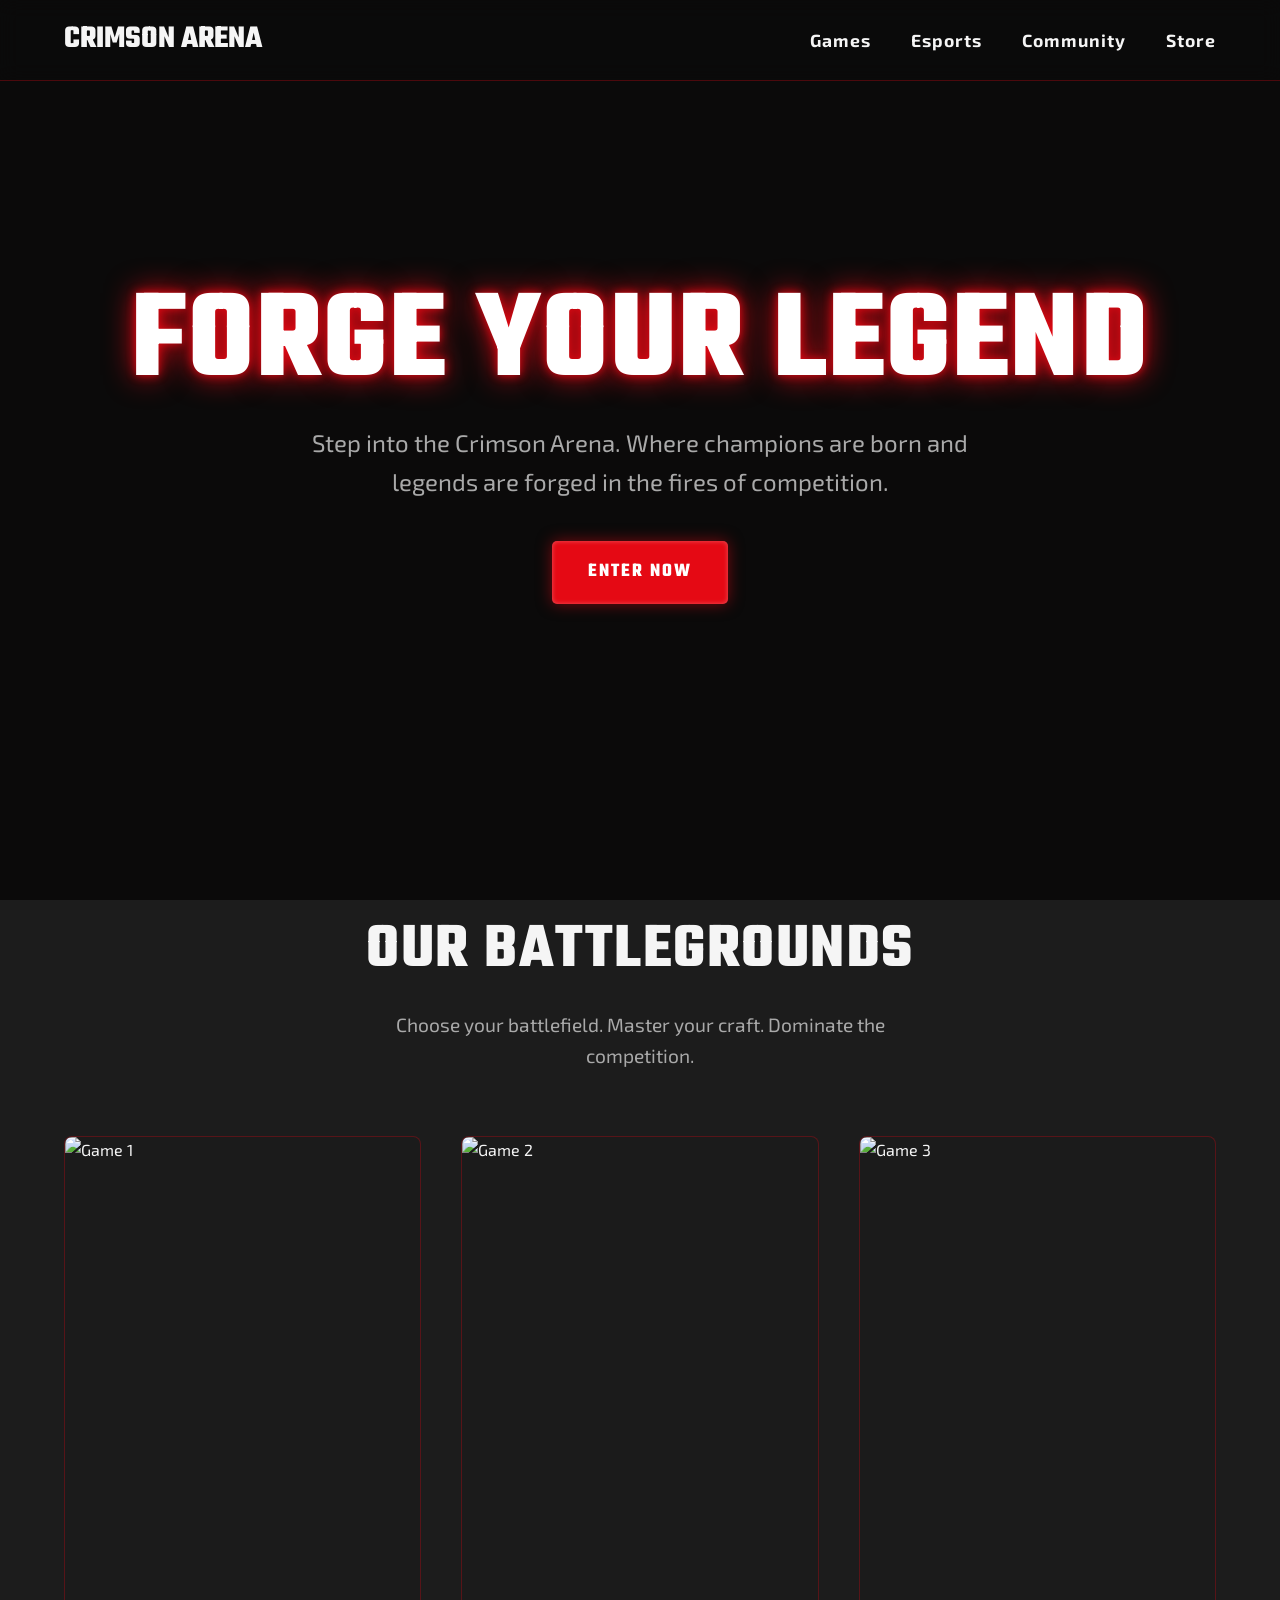
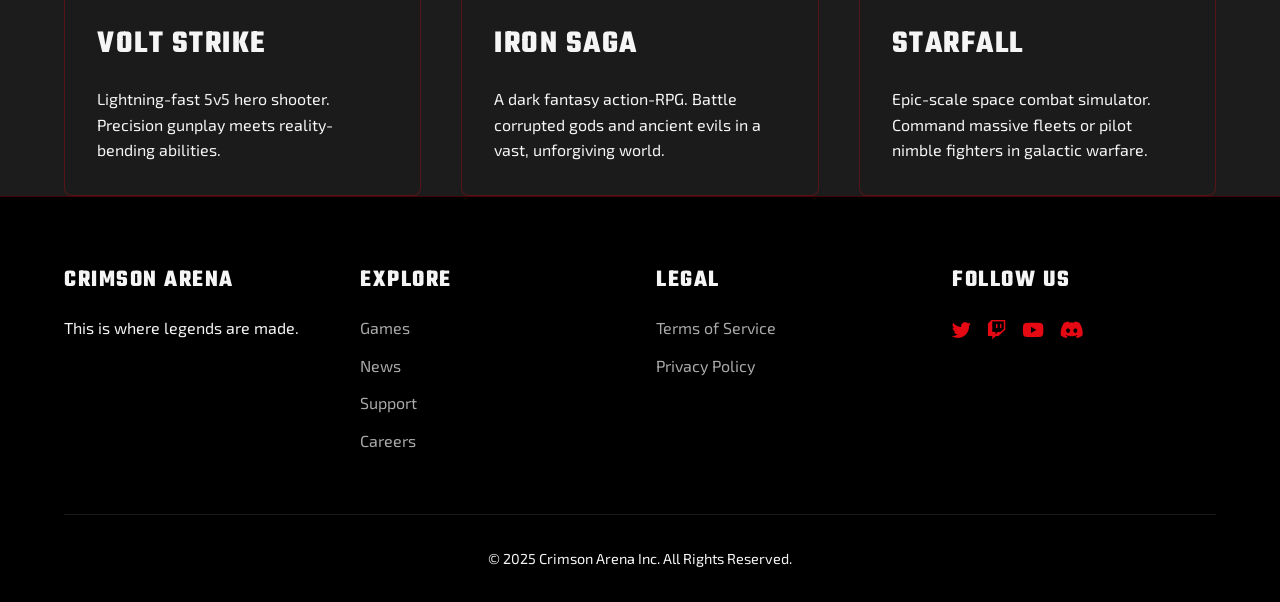
==== 3dsample.html @ 525ef1c5 "Add files via upload" ====
<!DOCTYPE html>
<html lang="en">
<head>
    <meta charset="UTF-8">
    <meta name="viewport" content="width=device-width, initial-scale=1.0">
    <title>Crimson Arena - Forge Your Legend</title>
    <link rel="preconnect" href="https://fonts.googleapis.com">
    <link rel="preconnect" href="https://fonts.gstatic.com" crossorigin>
    <link href="https://fonts.googleapis.com/css2?family=Teko:wght@500;700&family=Exo+2:wght@400;700;900&display=swap" rel="stylesheet">
    <link rel="stylesheet" href="https://cdnjs.cloudflare.com/ajax/libs/font-awesome/6.4.2/css/all.min.css">

    <style>
        /* ========================================
        CSS STYLES (CRIMSON GAMING THEME)
        ======================================== */
        :root {
            --bg-darkest: #0B0A0A;      /* Near Black */
            --bg-dark: #1C1C1C;         /* Dark Charcoal */
            --text-primary: #F5F5F5;    /* Bright White/Grey */
            --text-secondary: #A9A9A9;  /* Medium Grey */
            --accent-red: #E50914;      /* Bright, Punchy Red */
            --accent-red-dark: #B20710; /* Darker, Richer Red */
            --card-bg: rgba(28, 28, 28, 0.8); /* Translucent card */
            --font-display: 'Teko', sans-serif;
            --font-body: 'Exo 2', sans-serif;
        }
        * { margin: 0; padding: 0; box-sizing: border-box; }
        html { scroll-behavior: smooth; font-size: 16px; }
        body {
            font-family: var(--font-body);
            background-color: var(--bg-darkest);
            color: var(--text-primary);
            line-height: 1.6;
            overflow-x: hidden;
        }
        a { text-decoration: none; color: var(--accent-red); transition: color 0.3s ease; }
        a:hover { color: var(--text-primary); }
        ul { list-style: none; }
        img { max-width: 100%; height: auto; display: block; border-radius: 4px; }
        
        h1, h2, h3, h4 {
            font-family: var(--font-display);
            color: var(--text-primary);
            font-weight: 700;
            text-transform: uppercase;
            letter-spacing: 1.5px;
        }

        .container {
            padding: 0 5%;
            max-width: 1400px;
            margin: 0 auto;
        }

        section {
            padding: 6rem 0;
            position: relative;
        }
        
        .btn {
            display: inline-block;
            background: var(--accent-red);
            color: #fff;
            padding: 16px 36px;
            border-radius: 5px;
            font-weight: 700;
            font-family: var(--font-display);
            font-size: 1.2rem;
            letter-spacing: 2px;
            text-transform: uppercase;
            transition: all 0.3s ease;
            border: none;
            box-shadow: 0 0 15px rgba(229, 9, 20, 0.5), inset 0 0 5px rgba(255,255,255,0.3);
        }
        .btn:hover {
            background-color: var(--accent-red-dark);
            box-shadow: 0 0 25px rgba(229, 9, 20, 0.8);
            transform: scale(1.05) translateY(-3px);
        }

        /* --- ADVANCED ANIMATIONS --- */
        .reveal-on-scroll {
            opacity: 0;
            transform: translateY(50px);
            transition: opacity 1s cubic-bezier(0.645, 0.045, 0.355, 1), transform 1s cubic-bezier(0.645, 0.045, 0.355, 1);
        }
        .reveal-on-scroll.is-visible {
            opacity: 1;
            transform: translateY(0);
        }

        /* --- Navigation --- */
        nav {
            position: fixed;
            top: 0;
            left: 0;
            width: 100%;
            background: rgba(11, 10, 10, 0.8);
            backdrop-filter: blur(10px);
            z-index: 1000;
            border-bottom: 1px solid rgba(229, 9, 20, 0.3);
        }
        .nav-container {
            display: flex;
            justify-content: space-between;
            align-items: center;
            height: 80px;
        }
        .logo { font-family: var(--font-display); font-size: 2rem; font-weight: 700; color: var(--text-primary); }
        .nav-links { display: flex; align-items: center; gap: 2.5rem; }
        .nav-links a { color: var(--text-primary); font-weight: 700; font-size: 1.1rem; letter-spacing: 1px;}
        .menu-toggle { display: none; cursor: pointer; font-size: 1.5rem; }

        /* --- Hero Section --- */
        #hero {
            height: 100vh;
            display: flex;
            align-items: center;
            justify-content: center;
            text-align: center;
            padding-top: 80px;
            overflow: hidden;
        }
        .hero-content {
            z-index: 10;
        }
        .hero-content h1 {
            font-size: clamp(4rem, 10vw, 8rem);
            font-weight: 900;
            line-height: 1;
            margin-bottom: 1rem;
            color: #fff;
            text-shadow: 0 0 10px var(--accent-red), 0 0 30px var(--accent-red);
        }
        .hero-content p {
            font-size: 1.5rem;
            max-width: 700px;
            margin: 0 auto 2.5rem;
            color: var(--text-secondary);
            font-weight: 400;
            font-family: var(--font-body);
        }
        #hero-canvas-container {
            position: absolute;
            top: 0;
            left: 0;
            width: 100%;
            height: 100%;
            z-index: 1;
        }
        canvas {
            display: block;
            width: 100%;
            height: 100%;
        }

        /* --- Games Section --- */
        #games {
            background-color: var(--bg-dark);
        }
        .section-header {
            text-align: center;
            margin-bottom: 4rem;
        }
        .section-header h2 {
            font-size: 4rem;
        }
        .section-header p {
            max-width: 600px;
            margin: 0.5rem auto 0;
            color: var(--text-secondary);
            font-size: 1.2rem;
        }
        .games-grid {
            display: grid;
            grid-template-columns: repeat(auto-fit, minmax(320px, 1fr));
            gap: 2.5rem;
        }
        .game-card {
            background: var(--card-bg);
            border: 1px solid rgba(229, 9, 20, 0.3);
            border-radius: 8px;
            overflow: hidden;
            transition: transform 0.4s ease, box-shadow 0.4s ease;
        }
        .game-card:hover {
            transform: translateY(-15px);
            box-shadow: 0 0 30px rgba(229, 9, 20, 0.7);
        }
        .game-card-img {
            height: 450px;
            overflow: hidden;
        }
        .game-card-img img {
            width: 100%;
            height: 100%;
            object-fit: cover;
            transition: transform 0.4s ease;
        }
        .game-card:hover img {
            transform: scale(1.1);
        }
        .game-card-content {
            padding: 2rem;
        }
        .game-card-content h3 {
            font-size: 2rem;
            margin-bottom: 1rem;
        }
        
        /* --- Footer --- */
        footer {
            background-color: #000;
            border-top: 1px solid rgba(229, 9, 20, 0.3);
            padding: 4rem 0 2rem;
        }
        .footer-grid {
            display: grid;
            grid-template-columns: repeat(auto-fit, minmax(250px, 1fr));
            gap: 2rem;
            margin-bottom: 3rem;
        }
        .footer-col h4 {
            font-size: 1.5rem;
            margin-bottom: 1rem;
        }
        .footer-col ul li {
            margin-bottom: 0.75rem;
        }
        .footer-col ul li a {
            color: var(--text-secondary);
        }
        .footer-bottom {
            text-align: center;
            border-top: 1px solid rgba(255, 255, 255, 0.1);
            padding-top: 2rem;
            font-size: 0.9rem;
        }

        /* --- Responsive --- */
        @media (max-width: 992px) {
            .nav-links { display: none; }
            .menu-toggle { display: block; }
            .nav-links.active {
                display: flex;
                flex-direction: column;
                position: absolute;
                top: 80px;
                left: 0;
                width: 100%;
                background: var(--bg-dark);
                padding: 2rem;
                gap: 1.5rem;
            }
        }
    </style>
</head>
<body>

    <!-- HEADER & NAVIGATION -->
    <nav id="navbar">
        <div class="container nav-container">
            <div class="logo">CRIMSON ARENA</div>
            <div class="menu-toggle" id="menu-toggle"><i class="fas fa-bars"></i></div>
            <ul class="nav-links" id="nav-links">
                <li><a href="#games">Games</a></li>
                <li><a href="#">Esports</a></li>
                <li><a href="#">Community</a></li>
                <li><a href="#">Store</a></li>
            </ul>
        </div>
    </nav>

    <!-- HERO SECTION -->
    <section id="hero">
        <div id="hero-canvas-container"></div>
        <div class="hero-content">
            <h1>FORGE YOUR LEGEND</h1>
            <p>Step into the Crimson Arena. Where champions are born and legends are forged in the fires of competition.</p>
            <a href="#" class="btn">Enter Now</a>
        </div>
    </section>

    <main>
        <!-- FEATURED GAMES SECTION -->
        <section id="games" class="container">
            <div class="section-header reveal-on-scroll">
                <h2>Our Battlegrounds</h2>
                <p>Choose your battlefield. Master your craft. Dominate the competition.</p>
            </div>
            <div class="games-grid">
                <div class="game-card reveal-on-scroll">
                    <div class="game-card-img"><img src="https://placehold.co/600x800/1C1C1C/E50914?text=VOLT+STRIKE" alt="Game 1"></div>
                    <div class="game-card-content">
                        <h3>VOLT STRIKE</h3>
                        <p class="text-secondary">Lightning-fast 5v5 hero shooter. Precision gunplay meets reality-bending abilities.</p>
                    </div>
                </div>
                <div class="game-card reveal-on-scroll" style="transition-delay: 0.2s;">
                    <div class="game-card-img"><img src="https://placehold.co/600x800/1C1C1C/F5F5F5?text=IRON+SAGA" alt="Game 2"></div>
                    <div class="game-card-content">
                        <h3>IRON SAGA</h3>
                        <p class="text-secondary">A dark fantasy action-RPG. Battle corrupted gods and ancient evils in a vast, unforgiving world.</p>
                    </div>
                </div>
                <div class="game-card reveal-on-scroll" style="transition-delay: 0.4s;">
                    <div class="game-card-img"><img src="https://placehold.co/600x800/1C1C1C/A9A9A9?text=STARFALL" alt="Game 3"></div>
                    <div class="game-card-content">
                        <h3>STARFALL</h3>
                        <p class="text-secondary">Epic-scale space combat simulator. Command massive fleets or pilot nimble fighters in galactic warfare.</p>
                    </div>
                </div>
            </div>
        </section>
    </main>

    <!-- FOOTER -->
    <footer>
        <div class="container">
            <div class="footer-grid">
                <div class="footer-col">
                    <h4>CRIMSON ARENA</h4>
                    <p class="text-secondary">This is where legends are made.</p>
                </div>
                <div class="footer-col">
                    <h4>Explore</h4>
                    <ul>
                        <li><a href="#">Games</a></li>
                        <li><a href="#">News</a></li>
                        <li><a href="#">Support</a></li>
                        <li><a href="#">Careers</a></li>
                    </ul>
                </div>
                <div class="footer-col">
                    <h4>Legal</h4>
                    <ul>
                        <li><a href="#">Terms of Service</a></li>
                        <li><a href="#">Privacy Policy</a></li>
                    </ul>
                </div>
                <div class="footer-col">
                    <h4>Follow Us</h4>
                    <div style="display: flex; gap: 1rem; margin-top: 1rem; font-size: 1.2rem;">
                        <a href="#"><i class="fab fa-twitter"></i></a>
                        <a href="#"><i class="fab fa-twitch"></i></a>
                        <a href="#"><i class="fab fa-youtube"></i></a>
                        <a href="#"><i class="fab fa-discord"></i></a>
                    </div>
                </div>
            </div>
            <div class="footer-bottom">
                <p>&copy; 2025 Crimson Arena Inc. All Rights Reserved.</p>
            </div>
        </div>
    </footer>

    <!-- Three.js Library -->
    <script src="https://cdnjs.cloudflare.com/ajax/libs/three.js/r128/three.min.js"></script>

    <script>
        document.addEventListener('DOMContentLoaded', function() {
            // --- Mobile Menu Toggle ---
            const menuToggle = document.getElementById('menu-toggle');
            const navLinks = document.getElementById('nav-links');
            menuToggle.addEventListener('click', () => {
                navLinks.classList.toggle('active');
            });

            // --- Advanced Scroll Animation ---
            const scrollObserver = new IntersectionObserver((entries, observer) => {
                entries.forEach(entry => {
                    if (entry.isIntersecting) {
                        entry.target.classList.add('is-visible');
                        observer.unobserve(entry.target);
                    }
                });
            }, { threshold: 0.1 });

            document.querySelectorAll('.reveal-on-scroll').forEach(el => {
                scrollObserver.observe(el);
            });

            // --- Three.js Scene ---
            const container = document.getElementById('hero-canvas-container');
            let scene, camera, renderer, crystal, particles;
            const clock = new THREE.Clock();
            const mouse = new THREE.Vector2();

            function init() {
                scene = new THREE.Scene();
                camera = new THREE.PerspectiveCamera(75, container.clientWidth / container.clientHeight, 0.1, 1000);
                camera.position.z = 6;

                renderer = new THREE.WebGLRenderer({ antialias: true, alpha: true });
                renderer.setSize(container.clientWidth, container.clientHeight);
                renderer.setPixelRatio(window.devicePixelRatio);
                container.appendChild(renderer.domElement);
                
                // Lighting
                const pointLight1 = new THREE.PointLight(0xff0000, 1, 100);
                pointLight1.position.set(-5, 5, 5);
                scene.add(pointLight1);

                const pointLight2 = new THREE.PointLight(0xff0000, 0.5, 100);
                pointLight2.position.set(5, -5, 5);
                scene.add(pointLight2);

                const ambientLight = new THREE.AmbientLight(0xffffff, 0.1);
                scene.add(ambientLight);

                // "Unreal" Crystal Object
                const geometry = new THREE.OctahedronGeometry(2, 1);
                const material = new THREE.MeshStandardMaterial({
                    color: 0xE50914,
                    metalness: 0.9,
                    roughness: 0.1,
                    emissive: 0xB20710,
                    emissiveIntensity: 0.5,
                    transparent: true,
                    opacity: 0.9
                });
                crystal = new THREE.Mesh(geometry, material);
                scene.add(crystal);

                // "Wonderful" Particle System
                const particlesGeometry = new THREE.BufferGeometry();
                const particlesCount = 10000;
                const posArray = new Float32Array(particlesCount * 3);
                for(let i = 0; i < particlesCount * 3; i++) {
                    posArray[i] = (Math.random() - 0.5) * 25;
                }
                particlesGeometry.setAttribute('position', new THREE.BufferAttribute(posArray, 3));
                const particlesMaterial = new THREE.PointsMaterial({
                    size: 0.01,
                    color: 0xffffff,
                    blending: THREE.AdditiveBlending,
                    transparent: true,
                    opacity: 0.5
                });
                particles = new THREE.Points(particlesGeometry, particlesMaterial);
                scene.add(particles);

                window.addEventListener('resize', onWindowResize, false);
                document.addEventListener('mousemove', onMouseMove, false);
            }

            function onWindowResize() {
                camera.aspect = container.clientWidth / container.clientHeight;
                camera.updateProjectionMatrix();
                renderer.setSize(container.clientWidth, container.clientHeight);
            }

            function onMouseMove(event) {
                mouse.x = (event.clientX / window.innerWidth) * 2 - 1;
                mouse.y = -(event.clientY / window.innerHeight) * 2 + 1;
            }

            function animate() {
                requestAnimationFrame(animate);
                const elapsedTime = clock.getElapsedTime();

                crystal.rotation.y = 0.2 * elapsedTime;
                crystal.rotation.x = 0.1 * elapsedTime;
                
                particles.rotation.y = -0.02 * elapsedTime;
                
                // Make camera follow mouse
                camera.position.x += (mouse.x * 2 - camera.position.x) * 0.02;
                camera.position.y += (mouse.y * 2 - camera.position.y) * 0.02;
                camera.lookAt(scene.position);

                renderer.render(scene, camera);
            }

            init();
            animate();
        });
    </script>
</body>
</html>
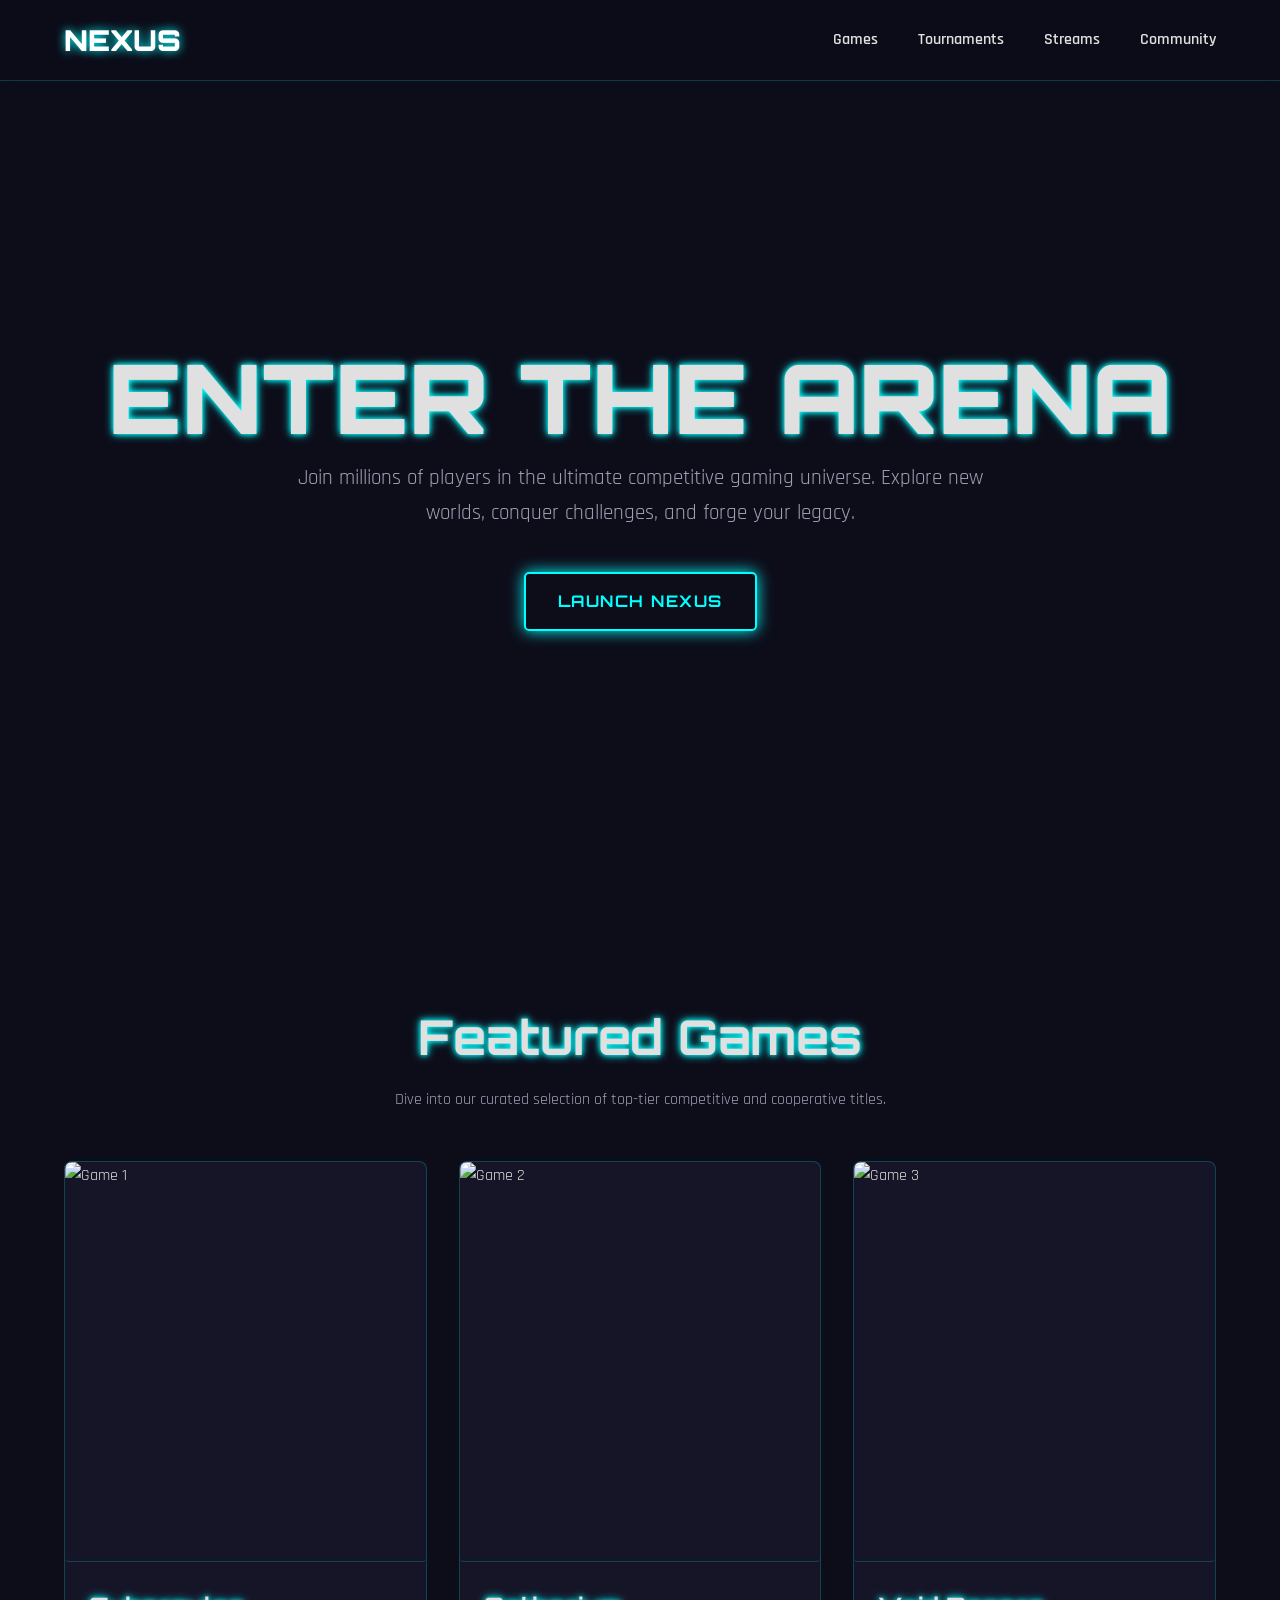
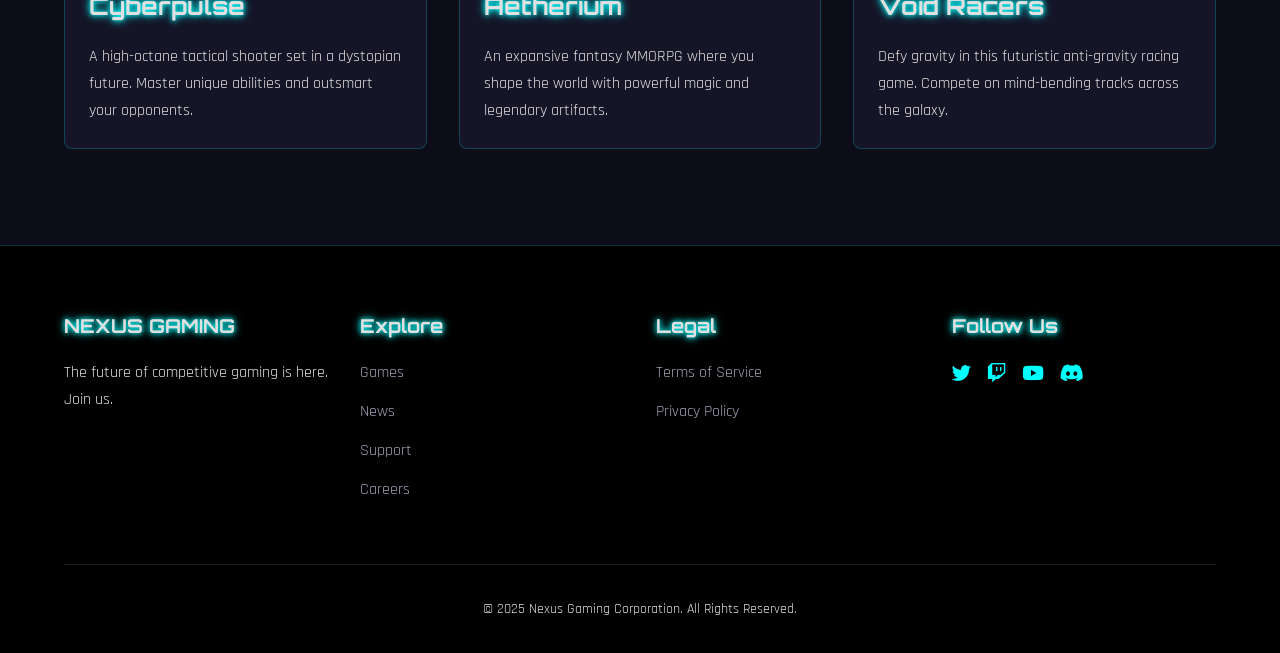
==== commit 65285b5d: "3dsample.html" ====
--- a/3dsample.html
+++ b/3dsample.html
@@ -3,38 +3,38 @@
 <head>
     <meta charset="UTF-8">
     <meta name="viewport" content="width=device-width, initial-scale=1.0">
-    <title>Crimson Arena - Forge Your Legend</title>
+    <title>Nexus Gaming - Enter the Arena</title>
     <link rel="preconnect" href="https://fonts.googleapis.com">
     <link rel="preconnect" href="https://fonts.gstatic.com" crossorigin>
-    <link href="https://fonts.googleapis.com/css2?family=Teko:wght@500;700&family=Exo+2:wght@400;700;900&display=swap" rel="stylesheet">
+    <link href="https://fonts.googleapis.com/css2?family=Orbitron:wght@400;700;900&family=Rajdhani:wght@300;400;600;700&display=swap" rel="stylesheet">
     <link rel="stylesheet" href="https://cdnjs.cloudflare.com/ajax/libs/font-awesome/6.4.2/css/all.min.css">
 
     <style>
         /* ========================================
-        CSS STYLES (CRIMSON GAMING THEME)
+        CSS STYLES (NEON GAMING THEME)
         ======================================== */
         :root {
-            --bg-darkest: #0B0A0A;      /* Near Black */
-            --bg-dark: #1C1C1C;         /* Dark Charcoal */
-            --text-primary: #F5F5F5;    /* Bright White/Grey */
-            --text-secondary: #A9A9A9;  /* Medium Grey */
-            --accent-red: #E50914;      /* Bright, Punchy Red */
-            --accent-red-dark: #B20710; /* Darker, Richer Red */
-            --card-bg: rgba(28, 28, 28, 0.8); /* Translucent card */
-            --font-display: 'Teko', sans-serif;
-            --font-body: 'Exo 2', sans-serif;
+            --bg-dark-void: #0D0D1A;    /* Deepest Space */
+            --bg-dark-blue: #1A1A2E;    /* Dark Blue Nebula */
+            --text-primary: #E0E0E0;    /* Off-white for readability */
+            --text-secondary: #A0A0B5;  /* Muted grey/purple */
+            --accent-cyan: #00FFFF;     /* Bright Neon Cyan */
+            --accent-magenta: #FF00FF;  /* Bright Neon Magenta */
+            --card-bg: rgba(26, 26, 46, 0.7); /* Translucent card */
+            --font-display: 'Orbitron', sans-serif;
+            --font-body: 'Rajdhani', sans-serif;
         }
         * { margin: 0; padding: 0; box-sizing: border-box; }
         html { scroll-behavior: smooth; font-size: 16px; }
         body {
             font-family: var(--font-body);
-            background-color: var(--bg-darkest);
+            background-color: var(--bg-dark-void);
             color: var(--text-primary);
-            line-height: 1.6;
+            line-height: 1.7;
             overflow-x: hidden;
         }
-        a { text-decoration: none; color: var(--accent-red); transition: color 0.3s ease; }
-        a:hover { color: var(--text-primary); }
+        a { text-decoration: none; color: var(--accent-cyan); transition: color 0.3s ease; }
+        a:hover { color: var(--accent-magenta); }
         ul { list-style: none; }
         img { max-width: 100%; height: auto; display: block; border-radius: 4px; }
         
@@ -42,12 +42,11 @@
             font-family: var(--font-display);
             color: var(--text-primary);
             font-weight: 700;
-            text-transform: uppercase;
-            letter-spacing: 1.5px;
+            text-shadow: 0 0 5px var(--accent-cyan), 0 0 10px var(--accent-cyan);
         }
 
         .container {
-            padding: 0 5%;
+            width: 90%;
             max-width: 1400px;
             margin: 0 auto;
         }
@@ -59,34 +58,23 @@
         
         .btn {
             display: inline-block;
-            background: var(--accent-red);
-            color: #fff;
-            padding: 16px 36px;
+            background: transparent;
+            color: var(--accent-cyan);
+            padding: 14px 32px;
             border-radius: 5px;
+            border: 2px solid var(--accent-cyan);
             font-weight: 700;
+            text-transform: uppercase;
             font-family: var(--font-display);
-            font-size: 1.2rem;
-            letter-spacing: 2px;
-            text-transform: uppercase;
+            letter-spacing: 1.5px;
             transition: all 0.3s ease;
-            border: none;
-            box-shadow: 0 0 15px rgba(229, 9, 20, 0.5), inset 0 0 5px rgba(255,255,255,0.3);
+            box-shadow: 0 0 15px var(--accent-cyan);
         }
         .btn:hover {
-            background-color: var(--accent-red-dark);
-            box-shadow: 0 0 25px rgba(229, 9, 20, 0.8);
-            transform: scale(1.05) translateY(-3px);
-        }
-
-        /* --- ADVANCED ANIMATIONS --- */
-        .reveal-on-scroll {
-            opacity: 0;
-            transform: translateY(50px);
-            transition: opacity 1s cubic-bezier(0.645, 0.045, 0.355, 1), transform 1s cubic-bezier(0.645, 0.045, 0.355, 1);
-        }
-        .reveal-on-scroll.is-visible {
-            opacity: 1;
-            transform: translateY(0);
+            background-color: var(--accent-cyan);
+            color: var(--bg-dark-blue);
+            box-shadow: 0 0 25px var(--accent-cyan), 0 0 40px var(--accent-magenta);
+            transform: translateY(-3px);
         }
 
         /* --- Navigation --- */
@@ -95,10 +83,10 @@
             top: 0;
             left: 0;
             width: 100%;
-            background: rgba(11, 10, 10, 0.8);
+            background: rgba(13, 13, 26, 0.8);
             backdrop-filter: blur(10px);
             z-index: 1000;
-            border-bottom: 1px solid rgba(229, 9, 20, 0.3);
+            border-bottom: 1px solid rgba(0, 255, 255, 0.2);
         }
         .nav-container {
             display: flex;
@@ -106,10 +94,10 @@
             align-items: center;
             height: 80px;
         }
-        .logo { font-family: var(--font-display); font-size: 2rem; font-weight: 700; color: var(--text-primary); }
+        .logo { font-family: var(--font-display); font-size: 1.8rem; font-weight: 900; color: #fff; text-shadow: 0 0 10px var(--accent-cyan);}
         .nav-links { display: flex; align-items: center; gap: 2.5rem; }
-        .nav-links a { color: var(--text-primary); font-weight: 700; font-size: 1.1rem; letter-spacing: 1px;}
-        .menu-toggle { display: none; cursor: pointer; font-size: 1.5rem; }
+        .nav-links a { color: var(--text-primary); font-weight: 600; font-size: 1rem; }
+        .menu-toggle { display: none; cursor: pointer; font-size: 1.5rem; z-index: 1001; }
 
         /* --- Hero Section --- */
         #hero {
@@ -118,27 +106,24 @@
             align-items: center;
             justify-content: center;
             text-align: center;
-            padding-top: 80px;
+            padding: 80px 5% 0;
             overflow: hidden;
         }
         .hero-content {
             z-index: 10;
         }
         .hero-content h1 {
-            font-size: clamp(4rem, 10vw, 8rem);
+            font-size: clamp(3rem, 8vw, 6rem);
             font-weight: 900;
             line-height: 1;
             margin-bottom: 1rem;
-            color: #fff;
-            text-shadow: 0 0 10px var(--accent-red), 0 0 30px var(--accent-red);
         }
         .hero-content p {
-            font-size: 1.5rem;
+            font-size: 1.3rem;
             max-width: 700px;
             margin: 0 auto 2.5rem;
             color: var(--text-secondary);
             font-weight: 400;
-            font-family: var(--font-body);
         }
         #hero-canvas-container {
             position: absolute;
@@ -155,63 +140,52 @@
         }
 
         /* --- Games Section --- */
-        #games {
-            background-color: var(--bg-dark);
-        }
         .section-header {
             text-align: center;
-            margin-bottom: 4rem;
+            margin-bottom: 3rem;
         }
         .section-header h2 {
-            font-size: 4rem;
+            font-size: 3rem;
         }
         .section-header p {
             max-width: 600px;
             margin: 0.5rem auto 0;
             color: var(--text-secondary);
-            font-size: 1.2rem;
         }
         .games-grid {
             display: grid;
-            grid-template-columns: repeat(auto-fit, minmax(320px, 1fr));
-            gap: 2.5rem;
+            grid-template-columns: repeat(auto-fit, minmax(300px, 1fr));
+            gap: 2rem;
         }
         .game-card {
             background: var(--card-bg);
-            border: 1px solid rgba(229, 9, 20, 0.3);
+            border: 1px solid rgba(0, 255, 255, 0.2);
             border-radius: 8px;
             overflow: hidden;
-            transition: transform 0.4s ease, box-shadow 0.4s ease;
+            transition: transform 0.3s ease, box-shadow 0.3s ease;
         }
         .game-card:hover {
-            transform: translateY(-15px);
-            box-shadow: 0 0 30px rgba(229, 9, 20, 0.7);
-        }
-        .game-card-img {
-            height: 450px;
-            overflow: hidden;
-        }
-        .game-card-img img {
+            transform: translateY(-10px);
+            box-shadow: 0 0 20px var(--accent-magenta);
+        }
+        .game-card img {
             width: 100%;
-            height: 100%;
+            height: 400px;
             object-fit: cover;
-            transition: transform 0.4s ease;
-        }
-        .game-card:hover img {
-            transform: scale(1.1);
+            border-bottom: 1px solid rgba(0, 255, 255, 0.2);
         }
         .game-card-content {
-            padding: 2rem;
+            padding: 1.5rem;
         }
         .game-card-content h3 {
-            font-size: 2rem;
+            font-size: 1.5rem;
             margin-bottom: 1rem;
         }
         
         /* --- Footer --- */
         footer {
             background-color: #000;
-            border-top: 1px solid rgba(229, 9, 20, 0.3);
+            border-top: 1px solid rgba(0, 255, 255, 0.2);
             padding: 4rem 0 2rem;
         }
         .footer-grid {
@@ -221,7 +195,7 @@
             margin-bottom: 3rem;
         }
         .footer-col h4 {
-            font-size: 1.5rem;
+            font-size: 1.2rem;
             margin-bottom: 1rem;
         }
         .footer-col ul li {
@@ -239,18 +213,44 @@
 
         /* --- Responsive --- */
         @media (max-width: 992px) {
-            .nav-links { display: none; }
-            .menu-toggle { display: block; }
-            .nav-links.active {
-                display: flex;
+            .nav-links {
+                display: none;
                 flex-direction: column;
                 position: absolute;
                 top: 80px;
                 left: 0;
                 width: 100%;
-                background: var(--bg-dark);
+                background: var(--bg-dark-blue);
                 padding: 2rem;
                 gap: 1.5rem;
+                box-shadow: 0 10px 20px rgba(0,0,0,0.1);
+            }
+            .nav-links.active {
+                display: flex;
+            }
+            .menu-toggle {
+                display: block;
+            }
+            .container {
+                width: 90%;
+            }
+        }
+        
+        @media (max-width: 768px) {
+            .hero-content h1 {
+                font-size: 2.5rem;
+            }
+            .hero-content p {
+                font-size: 1.1rem;
+            }
+            .section-header h2 {
+                font-size: 2.2rem;
+            }
+            section {
+                padding: 4rem 0;
+            }
+            #hero-canvas-container {
+                opacity: 0.3; /* Make 3D background more subtle on mobile */
             }
         }
     </style>
@@ -260,13 +260,13 @@
     <!-- HEADER & NAVIGATION -->
     <nav id="navbar">
         <div class="container nav-container">
-            <div class="logo">CRIMSON ARENA</div>
+            <div class="logo">NEXUS</div>
             <div class="menu-toggle" id="menu-toggle"><i class="fas fa-bars"></i></div>
             <ul class="nav-links" id="nav-links">
                 <li><a href="#games">Games</a></li>
-                <li><a href="#">Esports</a></li>
+                <li><a href="#">Tournaments</a></li>
+                <li><a href="#">Streams</a></li>
                 <li><a href="#">Community</a></li>
-                <li><a href="#">Store</a></li>
             </ul>
         </div>
     </nav>
@@ -275,39 +275,41 @@
     <section id="hero">
         <div id="hero-canvas-container"></div>
         <div class="hero-content">
-            <h1>FORGE YOUR LEGEND</h1>
-            <p>Step into the Crimson Arena. Where champions are born and legends are forged in the fires of competition.</p>
-            <a href="#" class="btn">Enter Now</a>
+            <h1>ENTER THE ARENA</h1>
+            <p>Join millions of players in the ultimate competitive gaming universe. Explore new worlds, conquer challenges, and forge your legacy.</p>
+            <a href="#" class="btn">Launch Nexus</a>
         </div>
     </section>
 
     <main>
         <!-- FEATURED GAMES SECTION -->
-        <section id="games" class="container">
-            <div class="section-header reveal-on-scroll">
-                <h2>Our Battlegrounds</h2>
-                <p>Choose your battlefield. Master your craft. Dominate the competition.</p>
-            </div>
-            <div class="games-grid">
-                <div class="game-card reveal-on-scroll">
-                    <div class="game-card-img"><img src="https://placehold.co/600x800/1C1C1C/E50914?text=VOLT+STRIKE" alt="Game 1"></div>
-                    <div class="game-card-content">
-                        <h3>VOLT STRIKE</h3>
-                        <p class="text-secondary">Lightning-fast 5v5 hero shooter. Precision gunplay meets reality-bending abilities.</p>
+        <section id="games">
+            <div class="container">
+                <div class="section-header">
+                    <h2>Featured Games</h2>
+                    <p>Dive into our curated selection of top-tier competitive and cooperative titles.</p>
+                </div>
+                <div class="games-grid">
+                    <div class="game-card">
+                        <img src="https://placehold.co/600x800/1A1A2E/00FFFF?text=CYBERPULSE" alt="Game 1">
+                        <div class="game-card-content">
+                            <h3>Cyberpulse</h3>
+                            <p class="text-secondary">A high-octane tactical shooter set in a dystopian future. Master unique abilities and outsmart your opponents.</p>
+                        </div>
                     </div>
-                </div>
-                <div class="game-card reveal-on-scroll" style="transition-delay: 0.2s;">
-                    <div class="game-card-img"><img src="https://placehold.co/600x800/1C1C1C/F5F5F5?text=IRON+SAGA" alt="Game 2"></div>
-                    <div class="game-card-content">
-                        <h3>IRON SAGA</h3>
-                        <p class="text-secondary">A dark fantasy action-RPG. Battle corrupted gods and ancient evils in a vast, unforgiving world.</p>
+                    <div class="game-card">
+                        <img src="https://placehold.co/600x800/1A1A2E/FF00FF?text=AETHERIUM" alt="Game 2">
+                        <div class="game-card-content">
+                            <h3>Aetherium</h3>
+                            <p class="text-secondary">An expansive fantasy MMORPG where you shape the world with powerful magic and legendary artifacts.</p>
+                        </div>
                     </div>
-                </div>
-                <div class="game-card reveal-on-scroll" style="transition-delay: 0.4s;">
-                    <div class="game-card-img"><img src="https://placehold.co/600x800/1C1C1C/A9A9A9?text=STARFALL" alt="Game 3"></div>
-                    <div class="game-card-content">
-                        <h3>STARFALL</h3>
-                        <p class="text-secondary">Epic-scale space combat simulator. Command massive fleets or pilot nimble fighters in galactic warfare.</p>
+                    <div class="game-card">
+                        <img src="https://placehold.co/600x800/1A1A2E/FFFFFF?text=VOID+RACERS" alt="Game 3">
+                        <div class="game-card-content">
+                            <h3>Void Racers</h3>
+                            <p class="text-secondary">Defy gravity in this futuristic anti-gravity racing game. Compete on mind-bending tracks across the galaxy.</p>
+                        </div>
                     </div>
                 </div>
             </div>
@@ -319,8 +321,8 @@
         <div class="container">
             <div class="footer-grid">
                 <div class="footer-col">
-                    <h4>CRIMSON ARENA</h4>
-                    <p class="text-secondary">This is where legends are made.</p>
+                    <h4>NEXUS GAMING</h4>
+                    <p class="text-secondary">The future of competitive gaming is here. Join us.</p>
                 </div>
                 <div class="footer-col">
                     <h4>Explore</h4>
@@ -349,127 +351,100 @@
                 </div>
             </div>
             <div class="footer-bottom">
-                <p>&copy; 2025 Crimson Arena Inc. All Rights Reserved.</p>
+                <p>&copy; 2025 Nexus Gaming Corporation. All Rights Reserved.</p>
             </div>
         </div>
     </footer>
 
-    <!-- Three.js Library -->
+    <!-- Three.js Libraries -->
     <script src="https://cdnjs.cloudflare.com/ajax/libs/three.js/r128/three.min.js"></script>
+    <script src="https://cdn.jsdelivr.net/npm/three@0.128.0/examples/js/postprocessing/EffectComposer.js"></script>
+    <script src="https://cdn.jsdelivr.net/npm/three@0.128.0/examples/js/postprocessing/RenderPass.js"></script>
+    <script src="https://cdn.jsdelivr.net/npm/three@0.128.0/examples/js/postprocessing/UnrealBloomPass.js"></script>
 
     <script>
         document.addEventListener('DOMContentLoaded', function() {
             // --- Mobile Menu Toggle ---
             const menuToggle = document.getElementById('menu-toggle');
             const navLinks = document.getElementById('nav-links');
-            menuToggle.addEventListener('click', () => {
-                navLinks.classList.toggle('active');
-            });
-
-            // --- Advanced Scroll Animation ---
-            const scrollObserver = new IntersectionObserver((entries, observer) => {
-                entries.forEach(entry => {
-                    if (entry.isIntersecting) {
-                        entry.target.classList.add('is-visible');
-                        observer.unobserve(entry.target);
-                    }
+            if(menuToggle) {
+                menuToggle.addEventListener('click', () => {
+                    navLinks.classList.toggle('active');
                 });
-            }, { threshold: 0.1 });
-
-            document.querySelectorAll('.reveal-on-scroll').forEach(el => {
-                scrollObserver.observe(el);
-            });
+            }
 
             // --- Three.js Scene ---
             const container = document.getElementById('hero-canvas-container');
-            let scene, camera, renderer, crystal, particles;
+            let scene, camera, renderer, mainObject, particles, composer;
             const clock = new THREE.Clock();
-            const mouse = new THREE.Vector2();
 
             function init() {
                 scene = new THREE.Scene();
                 camera = new THREE.PerspectiveCamera(75, container.clientWidth / container.clientHeight, 0.1, 1000);
-                camera.position.z = 6;
+                camera.position.z = 5;
 
                 renderer = new THREE.WebGLRenderer({ antialias: true, alpha: true });
                 renderer.setSize(container.clientWidth, container.clientHeight);
                 renderer.setPixelRatio(window.devicePixelRatio);
+                renderer.toneMapping = THREE.ReinhardToneMapping;
                 container.appendChild(renderer.domElement);
                 
-                // Lighting
-                const pointLight1 = new THREE.PointLight(0xff0000, 1, 100);
-                pointLight1.position.set(-5, 5, 5);
-                scene.add(pointLight1);
-
-                const pointLight2 = new THREE.PointLight(0xff0000, 0.5, 100);
-                pointLight2.position.set(5, -5, 5);
-                scene.add(pointLight2);
-
-                const ambientLight = new THREE.AmbientLight(0xffffff, 0.1);
-                scene.add(ambientLight);
-
-                // "Unreal" Crystal Object
-                const geometry = new THREE.OctahedronGeometry(2, 1);
-                const material = new THREE.MeshStandardMaterial({
-                    color: 0xE50914,
-                    metalness: 0.9,
-                    roughness: 0.1,
-                    emissive: 0xB20710,
-                    emissiveIntensity: 0.5,
-                    transparent: true,
-                    opacity: 0.9
-                });
-                crystal = new THREE.Mesh(geometry, material);
-                scene.add(crystal);
-
-                // "Wonderful" Particle System
+                const renderScene = new THREE.RenderPass(scene, camera);
+                const bloomPass = new THREE.UnrealBloomPass(new THREE.Vector2(window.innerWidth, window.innerHeight), 1.5, 0.4, 0.85);
+                bloomPass.threshold = 0;
+                bloomPass.strength = 1.5;
+                bloomPass.radius = 0.5;
+                composer = new THREE.EffectComposer(renderer);
+                composer.addPass(renderScene);
+                composer.addPass(bloomPass);
+
+                const geometry = new THREE.IcosahedronGeometry(1.5, 0);
+                const material = new THREE.MeshBasicMaterial({ color: varToHex('--accent-cyan'), wireframe: true });
+                mainObject = new THREE.Mesh(geometry, material);
+                scene.add(mainObject);
+
                 const particlesGeometry = new THREE.BufferGeometry();
-                const particlesCount = 10000;
+                const particlesCount = 7000;
                 const posArray = new Float32Array(particlesCount * 3);
                 for(let i = 0; i < particlesCount * 3; i++) {
-                    posArray[i] = (Math.random() - 0.5) * 25;
+                    posArray[i] = (Math.random() - 0.5) * 15;
                 }
                 particlesGeometry.setAttribute('position', new THREE.BufferAttribute(posArray, 3));
                 const particlesMaterial = new THREE.PointsMaterial({
-                    size: 0.01,
-                    color: 0xffffff,
-                    blending: THREE.AdditiveBlending,
-                    transparent: true,
-                    opacity: 0.5
+                    size: 0.015,
+                    color: varToHex('--accent-magenta'),
                 });
                 particles = new THREE.Points(particlesGeometry, particlesMaterial);
                 scene.add(particles);
 
                 window.addEventListener('resize', onWindowResize, false);
-                document.addEventListener('mousemove', onMouseMove, false);
+            }
+            
+            function varToHex(varName) {
+                const colorStr = getComputedStyle(document.documentElement).getPropertyValue(varName).trim();
+                if (colorStr.startsWith('#')) {
+                    return parseInt(colorStr.substring(1), 16);
+                }
+                return 0xffffff;
             }
 
             function onWindowResize() {
                 camera.aspect = container.clientWidth / container.clientHeight;
                 camera.updateProjectionMatrix();
                 renderer.setSize(container.clientWidth, container.clientHeight);
-            }
-
-            function onMouseMove(event) {
-                mouse.x = (event.clientX / window.innerWidth) * 2 - 1;
-                mouse.y = -(event.clientY / window.innerHeight) * 2 + 1;
+                composer.setSize(container.clientWidth, container.clientHeight);
             }
 
             function animate() {
                 requestAnimationFrame(animate);
                 const elapsedTime = clock.getElapsedTime();
 
-                crystal.rotation.y = 0.2 * elapsedTime;
-                crystal.rotation.x = 0.1 * elapsedTime;
+                mainObject.rotation.y = 0.3 * elapsedTime;
+                mainObject.rotation.x = 0.3 * elapsedTime;
                 
-                particles.rotation.y = -0.02 * elapsedTime;
-                
-                // Make camera follow mouse
-                camera.position.x += (mouse.x * 2 - camera.position.x) * 0.02;
-                camera.position.y += (mouse.y * 2 - camera.position.y) * 0.02;
-                camera.lookAt(scene.position);
-
-                renderer.render(scene, camera);
+                particles.rotation.y = -0.1 * elapsedTime;
+
+                composer.render();
             }
 
             init();
